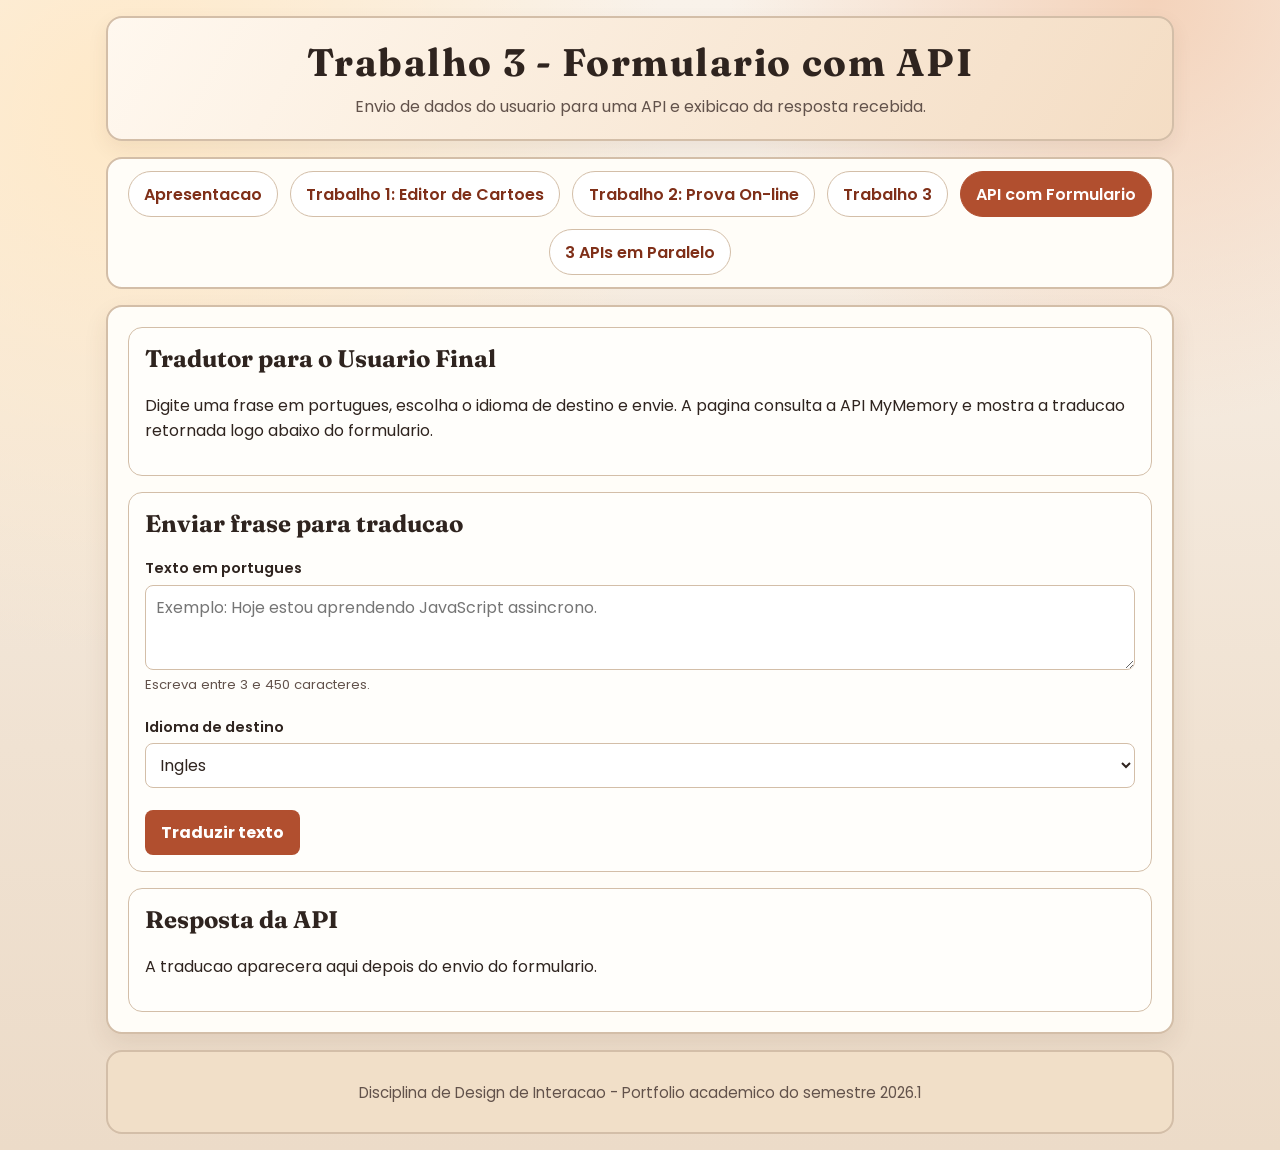
==== api-form.html @ 7262ad9d "adicionado trabalho 3: API e JS assíncrono" ====
<!DOCTYPE html>
<html lang="pt-BR">
<head>
  <meta charset="utf-8">
  <meta name="viewport" content="width=device-width, initial-scale=1">
  <title>Trabalho 3 - Formulario com API</title>
  <link rel="preconnect" href="https://fonts.googleapis.com">
  <link rel="preconnect" href="https://fonts.gstatic.com" crossorigin>
  <link href="https://fonts.googleapis.com/css2?family=Fraunces:wght@500;700&family=Poppins:wght@400;500;600;700&display=swap" rel="stylesheet">
  <link rel="stylesheet" href="styles.css">
</head>
<body>
  <div class="site-wrapper">
    <site-header>
      <span slot="title">Trabalho 3 - Formulario com API</span>
      <span slot="desc">Envio de dados do usuario para uma API e exibicao da resposta recebida.</span>
    </site-header>
    <site-nav active="api-form"></site-nav>

    <main class="main-content api-page">
      <section class="content-card">
        <h1>Tradutor para o Usuario Final</h1>
        <p>
          Digite uma frase em portugues, escolha o idioma de destino e envie. A pagina consulta
          a API MyMemory e mostra a traducao retornada logo abaixo do formulario.
        </p>
      </section>

      <section class="api-panel" aria-labelledby="translator-title">
        <h2 id="translator-title">Enviar frase para traducao</h2>
        <form id="translationForm" class="editor-form" novalidate>
          <div class="form-row">
            <label for="sourceText">Texto em portugues</label>
            <textarea id="sourceText" name="sourceText" maxlength="450" required placeholder="Exemplo: Hoje estou aprendendo JavaScript assincrono."></textarea>
            <p class="helper-text">Escreva entre 3 e 450 caracteres.</p>
          </div>

          <div class="form-row">
            <label for="targetLang">Idioma de destino</label>
            <select id="targetLang" name="targetLang" required>
              <option value="en">Ingles</option>
              <option value="es">Espanhol</option>
              <option value="fr">Frances</option>
              <option value="it">Italiano</option>
            </select>
          </div>

          <button type="submit" class="primary-action">Traduzir texto</button>
        </form>
      </section>

      <section class="api-result" aria-live="polite" aria-labelledby="translation-result-title">
        <h2 id="translation-result-title">Resposta da API</h2>
        <p id="translationStatus">A traducao aparecera aqui depois do envio do formulario.</p>
        <dl id="translationDetails" class="response-list"></dl>
      </section>
    </main>

    <site-footer></site-footer>
  </div>

  <script src="components.js"></script>
  <script src="trabalho3.js"></script>
</body>
</html>
---- styles.css ----
/* Variaveis de tema: centralizam cores para manter consistencia visual no site inteiro. */
:root {
  --bg: #f6efe6;
  --surface: #fffdf8;
  --surface-alt: #f1dfc8;
  --ink: #2f241f;
  --ink-soft: #62524b;
  --accent: #b14f2f;
  --accent-strong: #7f2f18;
  --line: #d3bea8;
  --ok: #1c7a4f;
}

* {
  /* Facilita controle de largura/altura e evita overflow inesperado em componentes. */
  box-sizing: border-box;
}

html {
  font-size: 16px;
}

body {
  /* Fundo com camadas de gradiente para dar profundidade sem usar imagens externas. */
  margin: 0;
  font-family: "Poppins", "Segoe UI", sans-serif;
  color: var(--ink);
  background:
    radial-gradient(circle at 10% 10%, #ffe9c8 0, transparent 35%),
    radial-gradient(circle at 90% 0, #f4d3bb 0, transparent 26%),
    linear-gradient(180deg, #f9f2ea 0%, #f0e2d2 65%, #ecdbc8 100%);
  min-height: 100vh;
}

.site-wrapper {
  /* Estrutura principal em coluna para seguir o requisito da pagina de apresentacao. */
  max-width: 1100px;
  margin: 0 auto;
  padding: 1rem;
  display: flex;
  flex-direction: column;
  gap: 1rem;
}

.site-header {
  /* Bloco visual de destaque para titulo e contexto do portfolio. */
  border: 2px solid var(--line);
  border-radius: 16px;
  background: linear-gradient(120deg, #fff8ef 0%, #f4ddc4 100%);
  padding: 1.25rem;
  text-align: center;
  box-shadow: 0 8px 20px rgba(92, 58, 38, 0.08);
}

.site-header h1 {
  margin: 0;
  font-family: "Fraunces", Georgia, serif;
  font-size: clamp(1.5rem, 3.5vw, 2.4rem);
  letter-spacing: 0.04em;
}

.site-header p {
  margin: 0.5rem 0 0;
  color: var(--ink-soft);
}

.site-nav {
  /* Menu unificado compartilhado pelas paginas. */
  border: 2px solid var(--line);
  border-radius: 16px;
  background-color: var(--surface);
  padding: 0.75rem;
}

.menu-list {
  list-style: none;
  margin: 0;
  padding: 0;
  display: flex;
  flex-wrap: wrap;
  justify-content: center;
  gap: 0.75rem;
}

.menu-list a {
  display: inline-block;
  padding: 0.6rem 0.95rem;
  border-radius: 999px;
  text-decoration: none;
  border: 1px solid var(--line);
  color: var(--accent-strong);
  font-weight: 600;
  background: #fff;
  transition: transform 0.2s ease, background-color 0.2s ease;
}

.menu-list a:hover,
.menu-list a:focus-visible {
  background-color: #ffe9d3;
  transform: translateY(-1px);
  outline: 2px solid transparent;
}

.menu-list a[aria-current="page"] {
  /* Estado ativo da pagina atual para orientar navegacao. */
  background-color: var(--accent);
  color: #fff;
  border-color: var(--accent);
}

.main-content {
  /* Container de conteudo principal (main), reutilizado em todas as telas. */
  border: 2px solid var(--line);
  border-radius: 16px;
  background-color: var(--surface);
  padding: 1.25rem;
  box-shadow: 0 10px 24px rgba(86, 54, 35, 0.09);
}

.intro-layout {
  display: grid;
  grid-template-columns: 1fr;
  gap: 1rem;
}

.content-card {
  border: 1px solid var(--line);
  border-radius: 14px;
  padding: 1rem;
  background-color: #fffefb;
}

.content-card h1,
.content-card h2 {
  margin-top: 0;
  font-family: "Fraunces", Georgia, serif;
}

.figure-grid {
  display: grid;
  grid-template-columns: repeat(2, minmax(0, 1fr));
  gap: 1rem;
}

.figure-grid figure {
  margin: 0;
  border: 1px solid var(--line);
  border-radius: 14px;
  padding: 0.75rem;
  background: #fff;
}

.figure-grid svg {
  width: 100%;
  height: 170px;
  display: block;
  border-radius: 10px;
  background: linear-gradient(145deg, #fff9f1 0, #ffe6c8 100%);
}

.figure-grid figcaption {
  margin-top: 0.65rem;
  color: var(--ink-soft);
  font-size: 0.95rem;
}

.editor-layout {
  /* Duas colunas no desktop: formulario + preview do cartao. */
  display: grid;
  grid-template-columns: minmax(260px, 1fr) minmax(260px, 1fr);
  gap: 1rem;
}

.form-panel,
.preview-panel {
  border: 1px solid var(--line);
  border-radius: 14px;
  padding: 1rem;
  background: #fffefb;
}

.preview-panel {
  /* Mantem o cartao visivel durante a rolagem no desktop para edicao mais rapida. */
  position: sticky;
  top: 1rem;
  align-self: start;
  height: fit-content;
  overflow: hidden;
}

.form-panel h2,
.preview-panel h2 {
  margin-top: 0;
  font-family: "Fraunces", Georgia, serif;
}

.editor-form {
  /* Organiza os grupos de campos do editor de forma previsivel. */
  display: grid;
  gap: 0.75rem;
}

.editor-form fieldset {
  margin: 0;
  padding: 0.75rem;
  border: 1px solid var(--line);
  border-radius: 12px;
}

.editor-form legend {
  padding: 0 0.35rem;
  font-weight: 700;
  color: var(--accent-strong);
}

.form-row {
  display: grid;
  gap: 0.35rem;
  margin-bottom: 0.6rem;
}

.form-row:last-child {
  margin-bottom: 0;
}

label {
  font-size: 0.9rem;
  font-weight: 600;
}

input,
select,
textarea {
  /* Aparencia consistente para todos os controles do formulario. */
  width: 100%;
  padding: 0.55rem 0.6rem;
  border-radius: 8px;
  border: 1px solid var(--line);
  background-color: #fff;
  font: inherit;
  color: var(--ink);
}

input[type="color"] {
  padding: 0.2rem;
  height: 2.4rem;
}

input[type="range"] {
  padding: 0;
}

textarea {
  resize: vertical;
  min-height: 5.3rem;
}

.helper-text {
  margin: 0;
  color: var(--ink-soft);
  font-size: 0.82rem;
}

.card-stage {
  /* Area de centralizacao da pre-visualizacao do cartao. */
  display: grid;
  place-items: center;
  min-height: 100%;
  width: 100%;
}

.live-card {
  /* Cartao editavel: limites de largura e overflow evitam quebra no mobile. */
  position: relative;
  width: 100%;
  max-width: 420px;
  min-height: 290px;
  padding: 1.1rem;
  border-radius: 16px;
  border: 3px solid #d8b188;
  background: linear-gradient(145deg, #fff8ef 0%, #ffe2bc 100%);
  overflow: hidden;
  box-shadow: 0 10px 20px rgba(91, 56, 36, 0.16);
}

.card-title {
  /* Z-index superior para manter legibilidade acima de selos decorativos. */
  margin: 0;
  font-family: "Fraunces", Georgia, serif;
  font-size: clamp(1.2rem, 2.8vw, 1.7rem);
  line-height: 1.2;
  text-wrap: balance;
  position: relative;
  z-index: 2;
}

.card-message {
  margin: 0.8rem 0 0;
  font-size: 1rem;
  line-height: 1.45;
  position: relative;
  z-index: 2;
}

.card-photo {
  margin-top: 1rem;
  width: 100%;
  max-height: 150px;
  object-fit: cover;
  border-radius: 10px;
  border: 1px solid rgba(0, 0, 0, 0.12);
  display: none;
  position: relative;
  z-index: 2;
}

.card-badges {
  /* Camada decorativa nao interativa, para nao bloquear selecao/click em outros elementos. */
  position: absolute;
  inset: 0;
  pointer-events: none;
  z-index: 1;
}

.card-badge {
  /* Estilo de selo: decorativo, compacto e sem estourar o cartao. */
  position: absolute;
  padding: 0.24rem 0.62rem;
  border-radius: 12px;
  font-weight: 700;
  border: 1px solid rgba(0, 0, 0, 0.12);
  box-shadow: 0 5px 10px rgba(63, 35, 17, 0.14);
  max-width: 42%;
  overflow: hidden;
  text-overflow: ellipsis;
  white-space: nowrap;
  line-height: 1.1;
  letter-spacing: 0.01em;
}

.card-badge::after {
  content: "";
  width: 6px;
  height: 6px;
  border-radius: 50%;
  background: rgba(52, 31, 20, 0.22);
  display: inline-block;
  margin-left: 0.35rem;
  vertical-align: middle;
}

.site-footer {
  /* Rodape padrao da disciplina, igual em todas as paginas. */
  border: 2px solid var(--line);
  border-radius: 16px;
  background-color: var(--surface-alt);
  padding: 0.85rem;
  text-align: center;
  color: var(--ink-soft);
  font-size: 0.94rem;
}

.notice {
  border: 1px dashed var(--line);
  border-radius: 10px;
  padding: 0.75rem;
  background: #fff9f2;
}

.api-page {
  display: grid;
  gap: 1rem;
}

.api-panel,
.api-result {
  border: 1px solid var(--line);
  border-radius: 14px;
  padding: 1rem;
  background: #fffefb;
}

.api-panel h2,
.api-result h2,
.api-card h2,
.api-card h3 {
  margin-top: 0;
  font-family: "Fraunces", Georgia, serif;
}

.primary-action {
  width: fit-content;
  padding: 0.65rem 1rem;
  border: 0;
  border-radius: 8px;
  background: var(--accent);
  color: #fff;
  font: inherit;
  font-weight: 700;
  cursor: pointer;
}

.primary-action:hover,
.primary-action:focus-visible {
  background: var(--accent-strong);
}

.response-list {
  display: grid;
  grid-template-columns: minmax(120px, 0.35fr) 1fr;
  gap: 0.55rem 0.8rem;
  margin: 1rem 0 0;
}

.response-list dt {
  font-weight: 700;
  color: var(--accent-strong);
}

.response-list dd {
  margin: 0;
  color: var(--ink);
  overflow-wrap: anywhere;
}

.api-grid {
  display: grid;
  grid-template-columns: repeat(3, minmax(0, 1fr));
  gap: 1rem;
}

.api-card {
  border: 1px solid var(--line);
  border-radius: 8px;
  padding: 1rem;
  background: #fff;
}

.api-card p {
  color: var(--ink-soft);
}

.text-link {
  display: inline-block;
  margin-top: 0.5rem;
  color: var(--accent-strong);
  font-weight: 700;
}

@media (max-width: 880px) {
  /* No mobile a interface vira coluna unica para melhor leitura e toque. */
  .editor-layout {
    grid-template-columns: 1fr;
  }

  .preview-panel {
    /* Desativa sticky no mobile para evitar comportamento desconfortavel de rolagem. */
    position: static;
  }

  .figure-grid {
    grid-template-columns: 1fr;
  }

  .main-content {
    padding: 0.8rem;
  }

  .live-card {
    min-height: 260px;
    padding: 0.9rem;
  }

  .api-grid {
    grid-template-columns: 1fr;
  }

  .response-list {
    grid-template-columns: 1fr;
  }
}
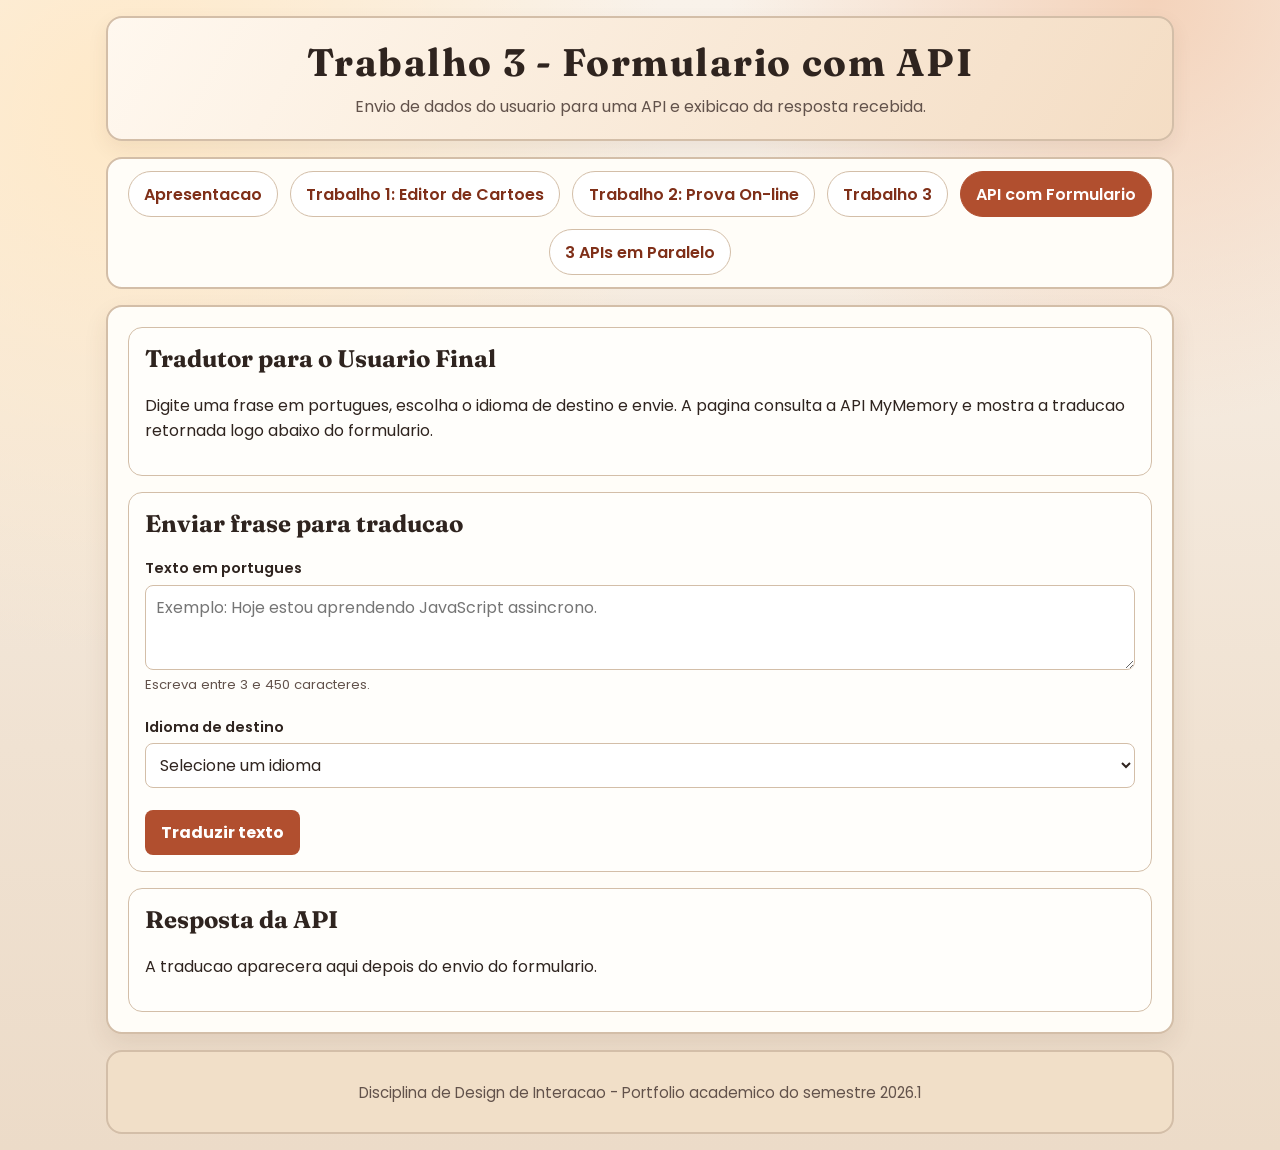
==== commit 8f56bc23: "fix: w3c error" ====
--- a/api-form.html
+++ b/api-form.html
@@ -38,6 +38,7 @@
           <div class="form-row">
             <label for="targetLang">Idioma de destino</label>
             <select id="targetLang" name="targetLang" required>
+              <option value="" selected disabled>Selecione um idioma</option>
               <option value="en">Ingles</option>
               <option value="es">Espanhol</option>
               <option value="fr">Frances</option>
